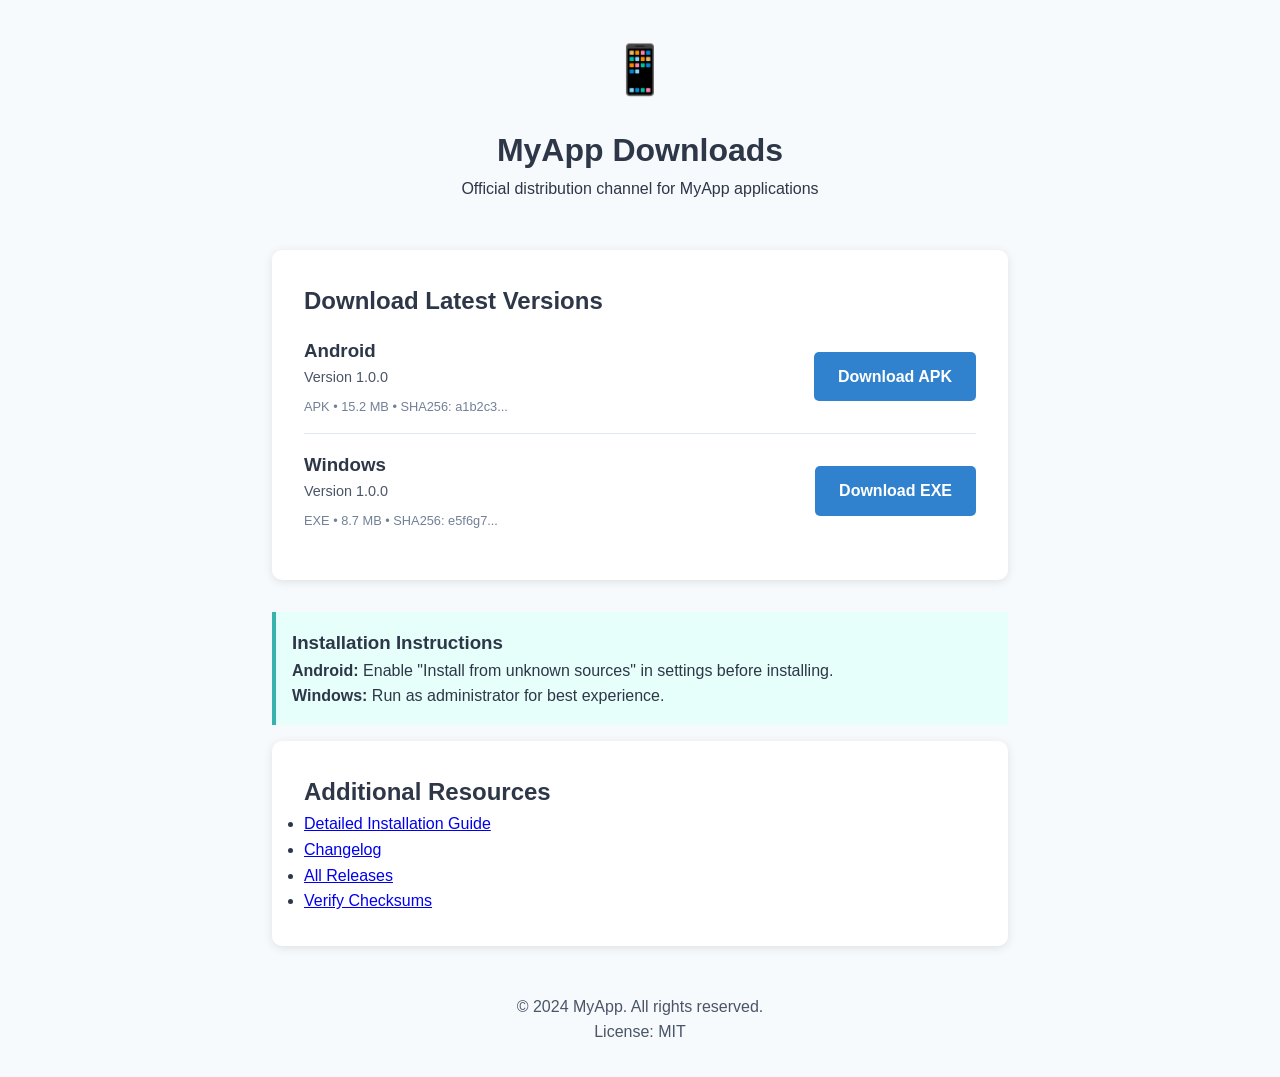
==== index.html @ cfc5768c "Create index.html" ====
<!DOCTYPE html>
<html lang="en">
<head>
    <meta charset="UTF-8">
    <meta name="viewport" content="width=device-width, initial-scale=1.0">
    <title>MyApp - Downloads</title>
    <style>
        :root {
            --primary-color: #2d3748;
            --secondary-color: #4a5568;
            --accent-color: #3182ce;
            --background-color: #f7fafc;
        }
        
        * {
            margin: 0;
            padding: 0;
            box-sizing: border-box;
        }
        
        body {
            font-family: -apple-system, BlinkMacSystemFont, 'Segoe UI', Roboto, sans-serif;
            line-height: 1.6;
            color: var(--primary-color);
            background-color: var(--background-color);
        }
        
        .container {
            max-width: 800px;
            margin: 0 auto;
            padding: 2rem;
        }
        
        .header {
            text-align: center;
            margin-bottom: 3rem;
        }
        
        .logo {
            font-size: 3rem;
            margin-bottom: 1rem;
        }
        
        .download-section {
            background: white;
            border-radius: 10px;
            padding: 2rem;
            margin-bottom: 2rem;
            box-shadow: 0 2px 10px rgba(0,0,0,0.1);
        }
        
        .platform {
            display: flex;
            justify-content: space-between;
            align-items: center;
            padding: 1rem 0;
            border-bottom: 1px solid #e2e8f0;
        }
        
        .platform:last-child {
            border-bottom: none;
        }
        
        .btn {
            display: inline-block;
            padding: 0.75rem 1.5rem;
            background-color: var(--accent-color);
            color: white;
            text-decoration: none;
            border-radius: 5px;
            font-weight: 600;
            transition: background-color 0.3s;
        }
        
        .btn:hover {
            background-color: #2c5aa0;
        }
        
        .version {
            color: var(--secondary-color);
            font-size: 0.9rem;
        }
        
        .file-info {
            font-size: 0.8rem;
            color: #718096;
            margin-top: 0.5rem;
        }
        
        .instructions {
            background: #e6fffa;
            border-left: 4px solid #38b2ac;
            padding: 1rem;
            margin: 1rem 0;
        }
    </style>
</head>
<body>
    <div class="container">
        <header class="header">
            <div class="logo">📱</div>
            <h1>MyApp Downloads</h1>
            <p>Official distribution channel for MyApp applications</p>
        </header>

        <section class="download-section">
            <h2>Download Latest Versions</h2>
            
            <div class="platform">
                <div>
                    <h3>Android</h3>
                    <p class="version">Version 1.0.0</p>
                    <p class="file-info">APK • 15.2 MB • SHA256: a1b2c3...</p>
                </div>
                <a href="android/latest/app-v1.0.0.apk" class="btn">Download APK</a>
            </div>
            
            <div class="platform">
                <div>
                    <h3>Windows</h3>
                    <p class="version">Version 1.0.0</p>
                    <p class="file-info">EXE • 8.7 MB • SHA256: e5f6g7...</p>
                </div>
                <a href="windows/latest/app-v1.0.0.exe" class="btn">Download EXE</a>
            </div>
        </section>

        <div class="instructions">
            <h3>Installation Instructions</h3>
            <p><strong>Android:</strong> Enable "Install from unknown sources" in settings before installing.</p>
            <p><strong>Windows:</strong> Run as administrator for best experience.</p>
        </div>

        <section class="download-section">
            <h2>Additional Resources</h2>
            <ul>
                <li><a href="docs/installation.md">Detailed Installation Guide</a></li>
                <li><a href="docs/changelog.md">Changelog</a></li>
                <li><a href="https://github.com/yourusername/MyApp-Releases/releases">All Releases</a></li>
                <li><a href="checksums.txt">Verify Checksums</a></li>
            </ul>
        </section>
        
        <footer style="text-align: center; margin-top: 3rem; color: var(--secondary-color);">
            <p>&copy; 2024 MyApp. All rights reserved.</p>
            <p>License: MIT</p>
        </footer>
    </div>
</body>
</html>
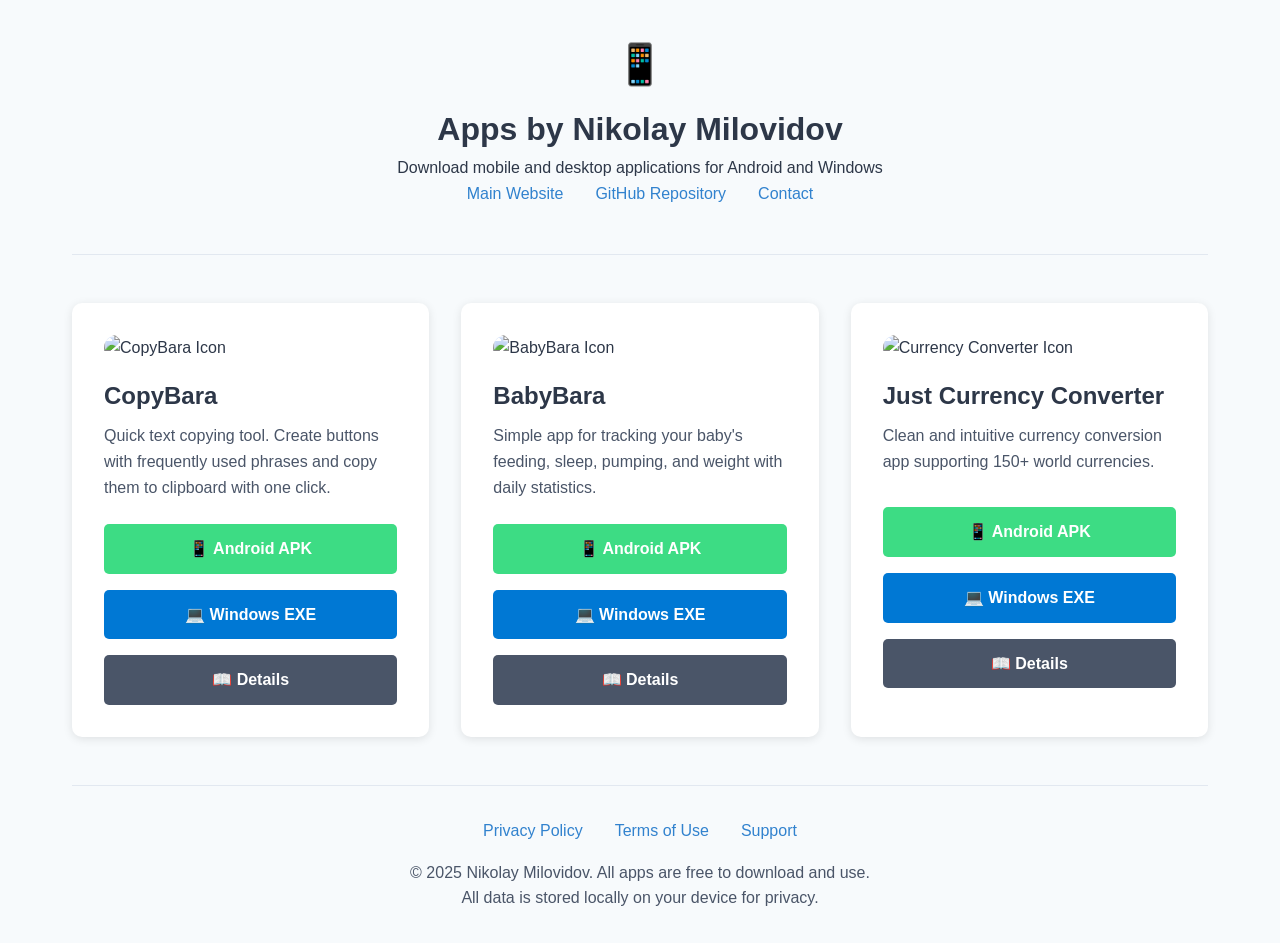
==== commit 88166c41: "Update index.html" ====
--- a/index.html
+++ b/index.html
@@ -3,7 +3,8 @@
 <head>
     <meta charset="UTF-8">
     <meta name="viewport" content="width=device-width, initial-scale=1.0">
-    <title>MyApp - Downloads</title>
+    <title>Mobile & Desktop Apps by Nikolay Milovidov</title>
+    <meta name="description" content="Download Android and Windows apps by Nikolay Milovidov - CopyBara, BabyBara, Just Currency Converter">
     <style>
         :root {
             --primary-color: #2d3748;
@@ -23,10 +24,7 @@
             line-height: 1.6;
             color: var(--primary-color);
             background-color: var(--background-color);
-        }
-        
-        .container {
-            max-width: 800px;
+            max-width: 1200px;
             margin: 0 auto;
             padding: 2rem;
         }
@@ -34,35 +32,65 @@
         .header {
             text-align: center;
             margin-bottom: 3rem;
+            border-bottom: 1px solid #e2e8f0;
+            padding-bottom: 2rem;
         }
         
         .logo {
-            font-size: 3rem;
-            margin-bottom: 1rem;
-        }
-        
-        .download-section {
+            font-size: 2.5rem;
+            margin-bottom: 0.5rem;
+        }
+        
+        .apps-grid {
+            display: grid;
+            grid-template-columns: repeat(auto-fit, minmax(350px, 1fr));
+            gap: 2rem;
+            margin-bottom: 3rem;
+        }
+        
+        .app-card {
             background: white;
             border-radius: 10px;
             padding: 2rem;
-            margin-bottom: 2rem;
             box-shadow: 0 2px 10px rgba(0,0,0,0.1);
-        }
-        
-        .platform {
+            transition: transform 0.3s, box-shadow 0.3s;
+        }
+        
+        .app-card:hover {
+            transform: translateY(-5px);
+            box-shadow: 0 5px 20px rgba(0,0,0,0.15);
+        }
+        
+        .app-icon {
+            width: 80px;
+            height: 80px;
+            border-radius: 15px;
+            margin-bottom: 1rem;
+            object-fit: cover;
+        }
+        
+        .app-title {
+            font-size: 1.5rem;
+            margin-bottom: 0.5rem;
+            color: var(--primary-color);
+        }
+        
+        .app-description {
+            color: var(--secondary-color);
+            margin-bottom: 1.5rem;
+            min-height: 60px;
+        }
+        
+        .download-links {
             display: flex;
-            justify-content: space-between;
+            gap: 1rem;
+            flex-wrap: wrap;
+        }
+        
+        .btn {
+            display: inline-flex;
             align-items: center;
-            padding: 1rem 0;
-            border-bottom: 1px solid #e2e8f0;
-        }
-        
-        .platform:last-child {
-            border-bottom: none;
-        }
-        
-        .btn {
-            display: inline-block;
+            gap: 0.5rem;
             padding: 0.75rem 1.5rem;
             background-color: var(--accent-color);
             color: white;
@@ -70,81 +98,160 @@
             border-radius: 5px;
             font-weight: 600;
             transition: background-color 0.3s;
+            flex: 1;
+            min-width: 140px;
+            justify-content: center;
         }
         
         .btn:hover {
             background-color: #2c5aa0;
         }
         
-        .version {
+        .btn-android {
+            background-color: #3ddc84;
+        }
+        
+        .btn-android:hover {
+            background-color: #2cb472;
+        }
+        
+        .btn-windows {
+            background-color: #0078d4;
+        }
+        
+        .btn-windows:hover {
+            background-color: #106ebe;
+        }
+        
+        .btn-details {
+            background-color: var(--secondary-color);
+        }
+        
+        .btn-details:hover {
+            background-color: #2d3748;
+        }
+        
+        .footer {
+            text-align: center;
+            margin-top: 3rem;
+            padding-top: 2rem;
+            border-top: 1px solid #e2e8f0;
             color: var(--secondary-color);
-            font-size: 0.9rem;
-        }
-        
-        .file-info {
-            font-size: 0.8rem;
-            color: #718096;
-            margin-top: 0.5rem;
-        }
-        
-        .instructions {
-            background: #e6fffa;
-            border-left: 4px solid #38b2ac;
-            padding: 1rem;
-            margin: 1rem 0;
+        }
+        
+        .nav-links {
+            display: flex;
+            justify-content: center;
+            gap: 2rem;
+            margin-bottom: 1rem;
+            flex-wrap: wrap;
+        }
+        
+        .nav-links a {
+            color: var(--accent-color);
+            text-decoration: none;
+        }
+        
+        .nav-links a:hover {
+            text-decoration: underline;
+        }
+        
+        @media (max-width: 768px) {
+            body {
+                padding: 1rem;
+            }
+            
+            .apps-grid {
+                grid-template-columns: 1fr;
+            }
+            
+            .download-links {
+                flex-direction: column;
+            }
+            
+            .btn {
+                min-width: auto;
+            }
         }
     </style>
 </head>
 <body>
-    <div class="container">
-        <header class="header">
-            <div class="logo">📱</div>
-            <h1>MyApp Downloads</h1>
-            <p>Official distribution channel for MyApp applications</p>
-        </header>
-
-        <section class="download-section">
-            <h2>Download Latest Versions</h2>
-            
-            <div class="platform">
-                <div>
-                    <h3>Android</h3>
-                    <p class="version">Version 1.0.0</p>
-                    <p class="file-info">APK • 15.2 MB • SHA256: a1b2c3...</p>
-                </div>
-                <a href="android/latest/app-v1.0.0.apk" class="btn">Download APK</a>
+    <header class="header">
+        <div class="logo">📱</div>
+        <h1>Apps by Nikolay Milovidov</h1>
+        <p>Download mobile and desktop applications for Android and Windows</p>
+        
+        <nav class="nav-links">
+            <a href="https://milovision.art">Main Website</a>
+            <a href="https://github.com/yourusername/MyApp-Releases">GitHub Repository</a>
+            <a href="mailto:contact@milovision.art">Contact</a>
+        </nav>
+    </header>
+
+    <main class="apps-grid">
+        <!-- CopyBara App -->
+        <div class="app-card">
+            <img src="images/copybara-icon.png" alt="CopyBara Icon" class="app-icon">
+            <h2 class="app-title">CopyBara</h2>
+            <p class="app-description">Quick text copying tool. Create buttons with frequently used phrases and copy them to clipboard with one click.</p>
+            <div class="download-links">
+                <a href="downloads/android/copybara-latest.apk" class="btn btn-android" download>
+                    📱 Android APK
+                </a>
+                <a href="downloads/windows/copybara-latest.exe" class="btn btn-windows" download>
+                    💻 Windows EXE
+                </a>
+                <a href="copybara.html" class="btn btn-details">
+                    📖 Details
+                </a>
             </div>
-            
-            <div class="platform">
-                <div>
-                    <h3>Windows</h3>
-                    <p class="version">Version 1.0.0</p>
-                    <p class="file-info">EXE • 8.7 MB • SHA256: e5f6g7...</p>
-                </div>
-                <a href="windows/latest/app-v1.0.0.exe" class="btn">Download EXE</a>
+        </div>
+
+        <!-- BabyBara App -->
+        <div class="app-card">
+            <img src="images/babybara-icon.png" alt="BabyBara Icon" class="app-icon">
+            <h2 class="app-title">BabyBara</h2>
+            <p class="app-description">Simple app for tracking your baby's feeding, sleep, pumping, and weight with daily statistics.</p>
+            <div class="download-links">
+                <a href="downloads/android/babybara-latest.apk" class="btn btn-android" download>
+                    📱 Android APK
+                </a>
+                <a href="downloads/windows/babybara-latest.exe" class="btn btn-windows" download>
+                    💻 Windows EXE
+                </a>
+                <a href="babybara.html" class="btn btn-details">
+                    📖 Details
+                </a>
             </div>
-        </section>
-
-        <div class="instructions">
-            <h3>Installation Instructions</h3>
-            <p><strong>Android:</strong> Enable "Install from unknown sources" in settings before installing.</p>
-            <p><strong>Windows:</strong> Run as administrator for best experience.</p>
-        </div>
-
-        <section class="download-section">
-            <h2>Additional Resources</h2>
-            <ul>
-                <li><a href="docs/installation.md">Detailed Installation Guide</a></li>
-                <li><a href="docs/changelog.md">Changelog</a></li>
-                <li><a href="https://github.com/yourusername/MyApp-Releases/releases">All Releases</a></li>
-                <li><a href="checksums.txt">Verify Checksums</a></li>
-            </ul>
-        </section>
-        
-        <footer style="text-align: center; margin-top: 3rem; color: var(--secondary-color);">
-            <p>&copy; 2024 MyApp. All rights reserved.</p>
-            <p>License: MIT</p>
-        </footer>
-    </div>
+        </div>
+
+        <!-- Currency Converter App -->
+        <div class="app-card">
+            <img src="images/converter-icon.png" alt="Currency Converter Icon" class="app-icon">
+            <h2 class="app-title">Just Currency Converter</h2>
+            <p class="app-description">Clean and intuitive currency conversion app supporting 150+ world currencies.</p>
+            <div class="download-links">
+                <a href="downloads/android/converter-latest.apk" class="btn btn-android" download>
+                    📱 Android APK
+                </a>
+                <a href="downloads/windows/converter-latest.exe" class="btn btn-windows" download>
+                    💻 Windows EXE
+                </a>
+                <a href="converter.html" class="btn btn-details">
+                    📖 Details
+                </a>
+            </div>
+        </div>
+    </main>
+
+    <footer class="footer">
+        <div class="nav-links">
+            <a href="privacy.html">Privacy Policy</a>
+            <a href="terms.html">Terms of Use</a>
+            <a href="https://milovision.art/contact.html">Support</a>
+        </div>
+        <p>&copy; 2025 Nikolay Milovidov. All apps are free to download and use.</p>
+        <p>All data is stored locally on your device for privacy.</p>
+    </footer>
 </body>
 </html>
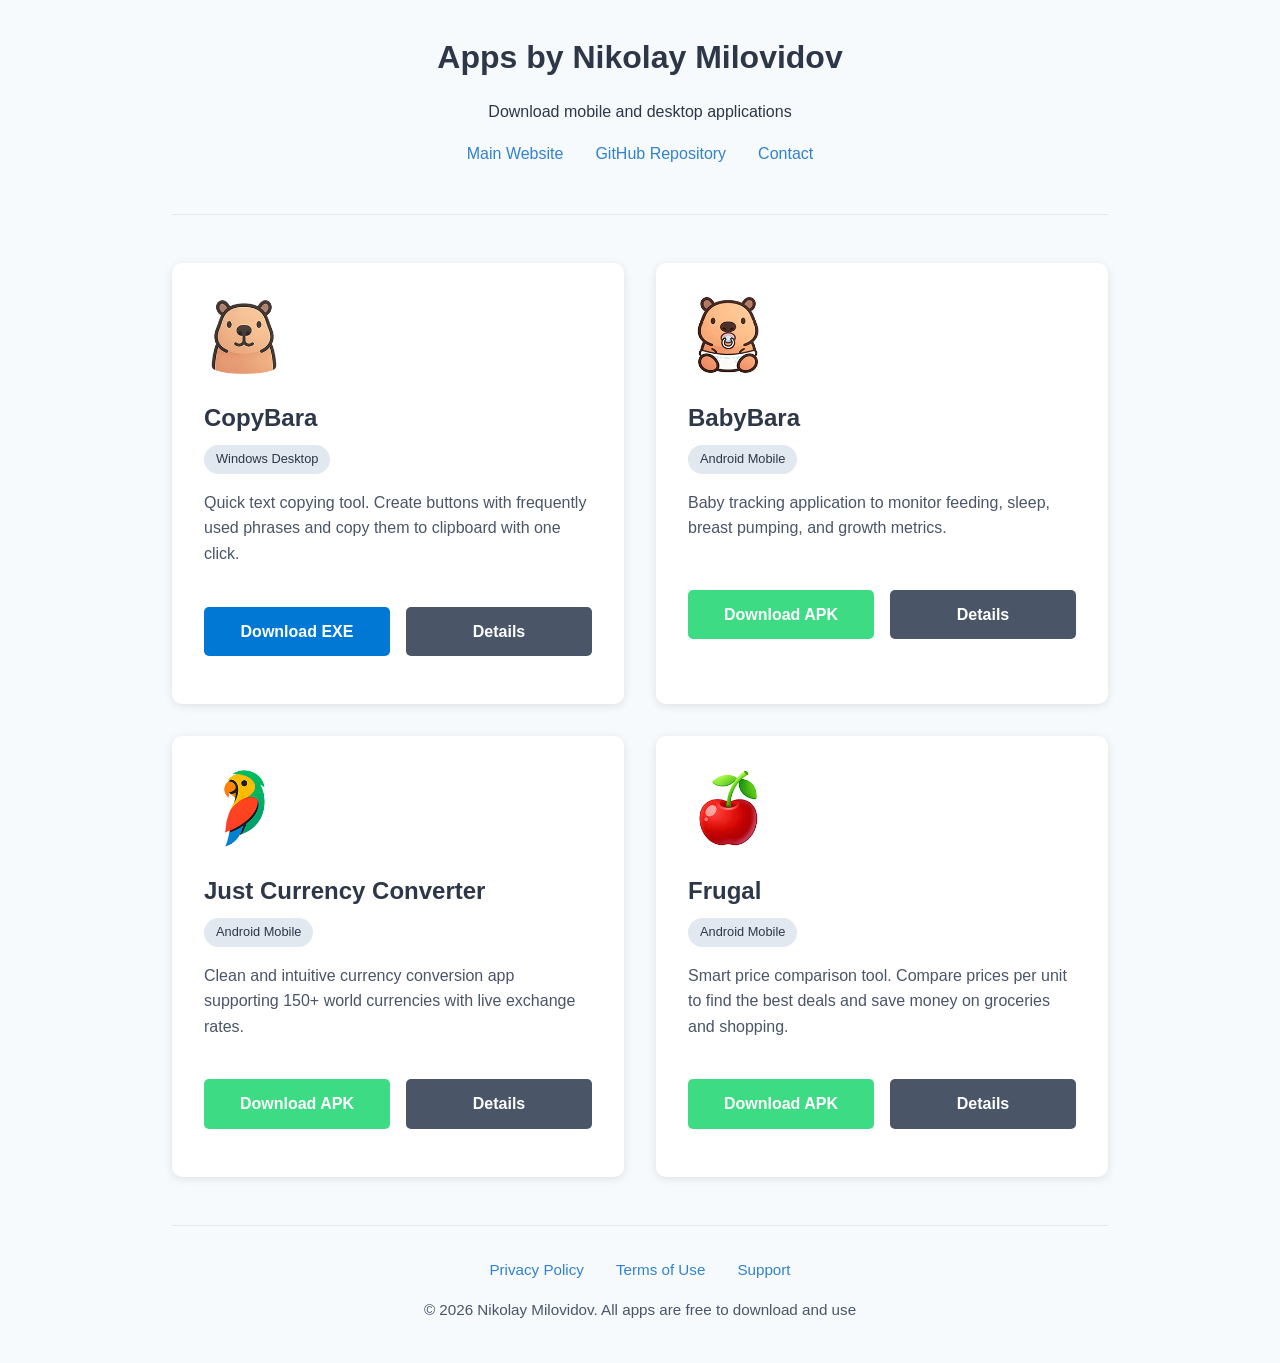
==== commit bd2951fc: "Add files via upload" ====
--- a/index.html
+++ b/index.html
@@ -1,257 +1,77 @@
-<!DOCTYPE html>
-<html lang="en">
-<head>
-    <meta charset="UTF-8">
-    <meta name="viewport" content="width=device-width, initial-scale=1.0">
-    <title>Mobile & Desktop Apps by Nikolay Milovidov</title>
-    <meta name="description" content="Download Android and Windows apps by Nikolay Milovidov - CopyBara, BabyBara, Just Currency Converter">
-    <style>
-        :root {
-            --primary-color: #2d3748;
-            --secondary-color: #4a5568;
-            --accent-color: #3182ce;
-            --background-color: #f7fafc;
-        }
-        
-        * {
-            margin: 0;
-            padding: 0;
-            box-sizing: border-box;
-        }
-        
-        body {
-            font-family: -apple-system, BlinkMacSystemFont, 'Segoe UI', Roboto, sans-serif;
-            line-height: 1.6;
-            color: var(--primary-color);
-            background-color: var(--background-color);
-            max-width: 1200px;
-            margin: 0 auto;
-            padding: 2rem;
-        }
-        
-        .header {
-            text-align: center;
-            margin-bottom: 3rem;
-            border-bottom: 1px solid #e2e8f0;
-            padding-bottom: 2rem;
-        }
-        
-        .logo {
-            font-size: 2.5rem;
-            margin-bottom: 0.5rem;
-        }
-        
-        .apps-grid {
-            display: grid;
-            grid-template-columns: repeat(auto-fit, minmax(350px, 1fr));
-            gap: 2rem;
-            margin-bottom: 3rem;
-        }
-        
-        .app-card {
-            background: white;
-            border-radius: 10px;
-            padding: 2rem;
-            box-shadow: 0 2px 10px rgba(0,0,0,0.1);
-            transition: transform 0.3s, box-shadow 0.3s;
-        }
-        
-        .app-card:hover {
-            transform: translateY(-5px);
-            box-shadow: 0 5px 20px rgba(0,0,0,0.15);
-        }
-        
-        .app-icon {
-            width: 80px;
-            height: 80px;
-            border-radius: 15px;
-            margin-bottom: 1rem;
-            object-fit: cover;
-        }
-        
-        .app-title {
-            font-size: 1.5rem;
-            margin-bottom: 0.5rem;
-            color: var(--primary-color);
-        }
-        
-        .app-description {
-            color: var(--secondary-color);
-            margin-bottom: 1.5rem;
-            min-height: 60px;
-        }
-        
-        .download-links {
-            display: flex;
-            gap: 1rem;
-            flex-wrap: wrap;
-        }
-        
-        .btn {
-            display: inline-flex;
-            align-items: center;
-            gap: 0.5rem;
-            padding: 0.75rem 1.5rem;
-            background-color: var(--accent-color);
-            color: white;
-            text-decoration: none;
-            border-radius: 5px;
-            font-weight: 600;
-            transition: background-color 0.3s;
-            flex: 1;
-            min-width: 140px;
-            justify-content: center;
-        }
-        
-        .btn:hover {
-            background-color: #2c5aa0;
-        }
-        
-        .btn-android {
-            background-color: #3ddc84;
-        }
-        
-        .btn-android:hover {
-            background-color: #2cb472;
-        }
-        
-        .btn-windows {
-            background-color: #0078d4;
-        }
-        
-        .btn-windows:hover {
-            background-color: #106ebe;
-        }
-        
-        .btn-details {
-            background-color: var(--secondary-color);
-        }
-        
-        .btn-details:hover {
-            background-color: #2d3748;
-        }
-        
-        .footer {
-            text-align: center;
-            margin-top: 3rem;
-            padding-top: 2rem;
-            border-top: 1px solid #e2e8f0;
-            color: var(--secondary-color);
-        }
-        
-        .nav-links {
-            display: flex;
-            justify-content: center;
-            gap: 2rem;
-            margin-bottom: 1rem;
-            flex-wrap: wrap;
-        }
-        
-        .nav-links a {
-            color: var(--accent-color);
-            text-decoration: none;
-        }
-        
-        .nav-links a:hover {
-            text-decoration: underline;
-        }
-        
-        @media (max-width: 768px) {
-            body {
-                padding: 1rem;
-            }
-            
-            .apps-grid {
-                grid-template-columns: 1fr;
-            }
-            
-            .download-links {
-                flex-direction: column;
-            }
-            
-            .btn {
-                min-width: auto;
-            }
-        }
-    </style>
-</head>
-<body>
-    <header class="header">
-        <div class="logo">📱</div>
-        <h1>Apps by Nikolay Milovidov</h1>
-        <p>Download mobile and desktop applications for Android and Windows</p>
-        
-        <nav class="nav-links">
-            <a href="https://milovision.art">Main Website</a>
-            <a href="https://github.com/yourusername/MyApp-Releases">GitHub Repository</a>
-            <a href="mailto:contact@milovision.art">Contact</a>
-        </nav>
-    </header>
-
-    <main class="apps-grid">
-        <!-- CopyBara App -->
-        <div class="app-card">
-            <img src="images/copybara-icon.png" alt="CopyBara Icon" class="app-icon">
-            <h2 class="app-title">CopyBara</h2>
-            <p class="app-description">Quick text copying tool. Create buttons with frequently used phrases and copy them to clipboard with one click.</p>
-            <div class="download-links">
-                <a href="downloads/android/copybara-latest.apk" class="btn btn-android" download>
-                    📱 Android APK
-                </a>
-                <a href="downloads/windows/copybara-latest.exe" class="btn btn-windows" download>
-                    💻 Windows EXE
-                </a>
-                <a href="copybara.html" class="btn btn-details">
-                    📖 Details
-                </a>
-            </div>
-        </div>
-
-        <!-- BabyBara App -->
-        <div class="app-card">
-            <img src="images/babybara-icon.png" alt="BabyBara Icon" class="app-icon">
-            <h2 class="app-title">BabyBara</h2>
-            <p class="app-description">Simple app for tracking your baby's feeding, sleep, pumping, and weight with daily statistics.</p>
-            <div class="download-links">
-                <a href="downloads/android/babybara-latest.apk" class="btn btn-android" download>
-                    📱 Android APK
-                </a>
-                <a href="downloads/windows/babybara-latest.exe" class="btn btn-windows" download>
-                    💻 Windows EXE
-                </a>
-                <a href="babybara.html" class="btn btn-details">
-                    📖 Details
-                </a>
-            </div>
-        </div>
-
-        <!-- Currency Converter App -->
-        <div class="app-card">
-            <img src="images/converter-icon.png" alt="Currency Converter Icon" class="app-icon">
-            <h2 class="app-title">Just Currency Converter</h2>
-            <p class="app-description">Clean and intuitive currency conversion app supporting 150+ world currencies.</p>
-            <div class="download-links">
-                <a href="downloads/android/converter-latest.apk" class="btn btn-android" download>
-                    📱 Android APK
-                </a>
-                <a href="downloads/windows/converter-latest.exe" class="btn btn-windows" download>
-                    💻 Windows EXE
-                </a>
-                <a href="converter.html" class="btn btn-details">
-                    📖 Details
-                </a>
-            </div>
-        </div>
-    </main>
-
-    <footer class="footer">
-        <div class="nav-links">
-            <a href="privacy.html">Privacy Policy</a>
-            <a href="terms.html">Terms of Use</a>
-            <a href="https://milovision.art/contact.html">Support</a>
-        </div>
-        <p>&copy; 2025 Nikolay Milovidov. All apps are free to download and use.</p>
-        <p>All data is stored locally on your device for privacy.</p>
-    </footer>
-</body>
-</html>
+<!DOCTYPE html>
+<html lang="en">
+<head>
+    <meta charset="UTF-8">
+    <meta name="viewport" content="width=device-width, initial-scale=1.0">
+    <title>Mobile & Desktop Apps by Nikolay Milovidov</title>
+    <meta name="description" content="Download Android and Windows apps by Nikolay Milovidov - CopyBara, BabyBara, Just Currency Converter, Frugal">
+    <link rel="stylesheet" href="all.css">
+</head>
+<body class="index">
+    <header class="header">
+        <h1>Apps by Nikolay Milovidov</h1>
+        <p>Download mobile and desktop applications</p>
+
+        <nav class="nav-links">
+            <a href="https://milovision.art">Main Website</a>
+            <a href="https://github.com/yourusername/MyApp-Releases">GitHub Repository</a>
+            <a href="https://milovision.art/contact.html">Contact</a>
+        </nav>
+    </header>
+
+    <main class="apps-grid">
+        <div class="app-card">
+            <img src="images/copybara.png" alt="CopyBara" class="app-icon">
+            <h2 class="app-title">CopyBara</h2>
+            <div class="platform-badge">Windows Desktop</div>
+            <p class="app-description">Quick text copying tool. Create buttons with frequently used phrases and copy them to clipboard with one click.</p>
+            <div class="download-links">
+                <a href="downloads/windows/copybara-latest.exe" class="btn btn-windows" download>Download EXE</a>
+                <a href="copybara.html" class="btn btn-details">Details</a>
+            </div>
+        </div>
+
+        <div class="app-card">
+            <img src="images/babybara.png" alt="BabyBara" class="app-icon">
+            <h2 class="app-title">BabyBara</h2>
+            <div class="platform-badge">Android Mobile</div>
+            <p class="app-description">Baby tracking application to monitor feeding, sleep, breast pumping, and growth metrics.</p>
+            <div class="download-links">
+                <a href="downloads/android/babybara-latest.apk" class="btn btn-android" download>Download APK</a>
+                <a href="babybara.html" class="btn btn-details">Details</a>
+            </div>
+        </div>
+
+        <div class="app-card">
+            <img src="images/converter.png" alt="Just Currency Converter" class="app-icon">
+            <h2 class="app-title">Just Currency Converter</h2>
+            <div class="platform-badge">Android Mobile</div>
+            <p class="app-description">Clean and intuitive currency conversion app supporting 150+ world currencies with live exchange rates.</p>
+            <div class="download-links">
+                <a href="downloads/android/converter-latest.apk" class="btn btn-android" download>Download APK</a>
+                <a href="converter.html" class="btn btn-details">Details</a>
+            </div>
+        </div>
+
+        <div class="app-card">
+            <img src="images/frugal.png" alt="Frugal" class="app-icon">
+            <h2 class="app-title">Frugal</h2>
+            <div class="platform-badge">Android Mobile</div>
+            <p class="app-description">Smart price comparison tool. Compare prices per unit to find the best deals and save money on groceries and shopping.</p>
+            <div class="download-links">
+                <a href="downloads/android/frugal-latest.apk" class="btn btn-android" download>Download APK</a>
+                <a href="frugal.html" class="btn btn-details">Details</a>
+            </div>
+        </div>
+    </main>
+
+    <footer class="footer">
+        <div class="nav-links">
+            <a href="privacy.html">Privacy Policy</a>
+            <a href="terms.html">Terms of Use</a>
+            <a href="https://milovision.art/contact.html">Support</a>
+        </div>
+        <p>&copy; 2026 Nikolay Milovidov. All apps are free to download and use</p>
+    </footer>
+</body>
+</html>
--- a/all.css
+++ b/all.css
@@ -0,0 +1,800 @@
+:root {
+    --primary-color: #2d3748;
+    --secondary-color: #4a5568;
+    --accent-color: #3182ce;
+    --background-color: #f7fafc;
+    --baby-color: #f093fb;
+    --currency-color: #10b981;
+    --frugal-color: #10b981;
+    --green-light: #4caf50;
+    --blue-light: #2196f3;
+    --orange-light: #ff9800;
+    --red-light: #f44336;
+    --purple-light: #9c27b0;
+    --indigo-light: #3f51b5;
+}
+
+* {
+    margin: 0;
+    padding: 0;
+    box-sizing: border-box;
+}
+
+body {
+    font-family: -apple-system, BlinkMacSystemFont, 'Segoe UI', Roboto, sans-serif;
+    line-height: 1.6;
+    color: var(--primary-color);
+    background-color: var(--background-color);
+    max-width: 1000px;
+    margin: 0 auto;
+    padding: 2rem;
+}
+
+/* Headers */
+h1 { font-size: 2rem; margin-bottom: 1rem; }
+h2 { font-size: 1.75rem; margin-bottom: 1rem; }
+h3 { font-size: 1.5rem; margin-bottom: 0.75rem; }
+h4 { font-size: 1.125rem; margin-bottom: 0.5rem; }
+p { font-size: 1rem; margin-bottom: 1rem; }
+
+/* Common sections */
+.header {
+    text-align: center;
+    margin-bottom: 3rem;
+}
+
+.back-link {
+    display: inline-flex;
+    align-items: center;
+    gap: 0.5rem;
+    color: var(--accent-color);
+    text-decoration: none;
+    margin-bottom: 2rem;
+    font-size: 1rem;
+}
+
+.back-link:hover {
+    text-decoration: underline;
+}
+
+.content-section,
+.download-section,
+.features-section,
+.instructions,
+.screenshots-section,
+.version-selector {
+    background: white;
+    border-radius: 10px;
+    padding: 2rem;
+    margin-bottom: 2rem;
+    box-shadow: 0 2px 10px rgba(0,0,0,0.1);
+}
+
+.support-section {
+    background: #fff3cd;
+    border-radius: 10px;
+    padding: 2rem;
+    margin-bottom: 2rem;
+    border-left: 4px solid #ffc107;
+    text-align: center;
+}
+
+.privacy-section {
+    background: #d1ecf1;
+    border-radius: 10px;
+    padding: 2rem;
+    margin-bottom: 2rem;
+    border-left: 4px solid #17a2b8;
+}
+
+.use-cases {
+    background: #e6fffa;
+    border-radius: 10px;
+    padding: 2rem;
+    margin-bottom: 2rem;
+    border-left: 4px solid #38b2ac;
+}
+
+.footer {
+    text-align: center;
+    margin-top: 3rem;
+    padding-top: 2rem;
+    border-top: 1px solid #e2e8f0;
+    color: var(--secondary-color);
+}
+
+.footer p {
+    font-size: 0.95rem;
+    margin-bottom: 0.5rem;
+}
+
+.footer a {
+    font-size: 0.95rem;
+}
+
+/* Buttons */
+.btn {
+    display: inline-flex;
+    align-items: center;
+    gap: 0.5rem;
+    padding: 0.8rem 1.5rem;
+    color: white;
+    text-decoration: none;
+    border-radius: 8px;
+    font-weight: 600;
+    transition: background-color 0.3s;
+    margin: 1rem 0;
+    font-size: 1.0rem;
+}
+
+.btn:hover {
+    filter: brightness(0.9);
+}
+
+.btn-support {
+    background-color: #28a745;
+    margin-top: 1rem;
+}
+
+.btn-support:hover {
+    background-color: #28a745;
+}
+
+/* Grids and cards */
+.features-grid,
+.instructions-grid,
+.screenshots-container,
+.currency-stats {
+    display: grid;
+    grid-template-columns: repeat(auto-fit, minmax(300px, 1fr));
+    gap: 1.5rem;
+    margin-top: 1.5rem;
+}
+
+.feature {
+    padding: 1.25rem;
+    background-color: #f8fafc;
+    border-left: 4px solid;
+}
+
+.feature h4 {
+    font-size: 1.125rem;
+    margin-bottom: 0.5rem;
+}
+
+.feature p {
+    font-size: 0.95rem;
+    color: var(--secondary-color);
+    margin-bottom: 0;
+}
+
+.feature-category {
+    margin-bottom: 2rem;
+}
+
+.feature-category h3 {
+    margin-bottom: 1rem;
+    padding-bottom: 0.5rem;
+    border-bottom: 2px solid #f0f0f0;
+}
+
+.instruction-step {
+    padding: 1.25rem;
+    background: #f0f9ff;
+    border-radius: 8px;
+}
+
+.instruction-step h4 {
+    font-size: 1.125rem;
+    margin-bottom: 0.75rem;
+}
+
+.instruction-step p {
+    font-size: 0.95rem;
+    color: var(--secondary-color);
+    margin-bottom: 0;
+}
+
+/* Screenshots */
+.screenshot-item {
+    text-align: center;
+}
+
+.screenshot-image {
+    width: 100%;
+    max-width: 300px;
+    height: auto;
+    border-radius: 12px;
+    box-shadow: 0 4px 12px rgba(0,0,0,0.15);
+    border: 1px solid #e2e8f0;
+    transition: transform 0.3s ease, box-shadow 0.3s ease;
+}
+
+.screenshot-image:hover {
+    transform: translateY(-5px);
+    box-shadow: 0 8px 20px rgba(0,0,0,0.2);
+}
+
+/* Languages */
+.languages-badge {
+    display: inline-flex;
+    align-items: center;
+    gap: 0.5rem;
+    padding: 0.5rem 1rem;
+    background: #e2e8f0;
+    color: #4a5568;
+    border-radius: 20px;
+    font-size: 0.9rem;
+    margin: 0.5rem 0 1rem 0;
+    font-weight: 600;
+}
+
+.languages-list {
+    display: flex;
+    flex-wrap: wrap;
+    gap: 0.75rem;
+    margin-top: 0.5rem;
+}
+
+.language-tag {
+    display: inline-block;
+    padding: 0.4rem 0.8rem;
+    background: #f7fafc;
+    border: 1px solid #cbd5e0;
+    color: #4a5568;
+    border-radius: 15px;
+    font-size: 0.8rem;
+}
+
+/* INDEX PAGE */
+.index .header {
+    border-bottom: 1px solid #e2e8f0;
+    padding-bottom: 2rem;
+}
+
+.index .apps-grid {
+    display: grid;
+    grid-template-columns: repeat(auto-fit, minmax(350px, 1fr));
+    gap: 2rem;
+    margin-bottom: 3rem;
+}
+
+.index .app-card {
+    background: white;
+    border-radius: 10px;
+    padding: 2rem;
+    box-shadow: 0 2px 10px rgba(0,0,0,0.1);
+    transition: transform 0.3s, box-shadow 0.3s;
+}
+
+.index .app-card:hover {
+    transform: translateY(-5px);
+    box-shadow: 0 5px 20px rgba(0,0,0,0.15);
+}
+
+.index .app-icon {
+    width: 80px;
+    height: 80px;
+    border-radius: 15px;
+    margin-bottom: 1rem;
+    object-fit: cover;
+}
+
+.index .app-title {
+    font-size: 1.5rem;
+    margin-bottom: 0.5rem;
+    color: var(--primary-color);
+}
+
+.index .app-description {
+    color: var(--secondary-color);
+    margin-bottom: 1.5rem;
+    min-height: 60px;
+}
+
+.index .platform-badge {
+    display: inline-block;
+    padding: 0.25rem 0.75rem;
+    background: #e2e8f0;
+    border-radius: 15px;
+    font-size: 0.8rem;
+    margin-bottom: 1rem;
+}
+
+.index .download-links {
+    display: flex;
+    gap: 1rem;
+    flex-wrap: wrap;
+}
+
+.index .btn {
+    display: inline-flex;
+    align-items: center;
+    gap: 0.5rem;
+    padding: 0.75rem 1.5rem;
+    background-color: var(--accent-color);
+    color: white;
+    text-decoration: none;
+    border-radius: 5px;
+    font-weight: 600;
+    transition: background-color 0.3s;
+    flex: 1;
+    min-width: 140px;
+    justify-content: center;
+}
+
+.index .btn:hover {
+    background-color: #2c5aa0;
+}
+
+.index .btn-android {
+    background-color: #3ddc84;
+}
+
+.index .btn-android:hover {
+    background-color: #2cb472;
+}
+
+.index .btn-windows {
+    background-color: #0078d4;
+}
+
+.index .btn-windows:hover {
+    background-color: #106ebe;
+}
+
+.index .btn-details {
+    background-color: var(--secondary-color);
+}
+
+.index .btn-details:hover {
+    background-color: #2d3748;
+}
+
+.index .nav-links {
+    display: flex;
+    justify-content: center;
+    gap: 2rem;
+    margin-bottom: 1rem;
+    flex-wrap: wrap;
+}
+
+.index .nav-links a {
+    color: var(--accent-color);
+    text-decoration: none;
+}
+
+.index .nav-links a:hover {
+    text-decoration: underline;
+}
+
+/* APP HERO */
+.app-hero {
+    display: grid;
+    grid-template-columns: 1fr 2fr;
+    gap: 3rem;
+    margin-bottom: 3rem;
+    align-items: start;
+}
+
+.app-icon-large {
+    width: 150px;
+    height: 150px;
+    border-radius: 20px;
+    object-fit: cover;
+    justify-self: center;
+}
+
+.app-info h1 {
+    font-size: 2.5rem;
+    margin-bottom: 0.75rem;
+}
+
+.app-tagline {
+    font-size: 1.2rem;
+    color: var(--secondary-color);
+    margin-bottom: 1.25rem;
+}
+
+.platform-badge-large {
+    display: inline-block;
+    padding: 0.5rem 1rem;
+    color: white;
+    border-radius: 20px;
+    font-size: 0.9rem;
+    margin-bottom: 1rem;
+    font-weight: 500;
+}
+
+/* BabyBara */
+.babybara .platform-badge-large,
+.babybara .btn:not(.btn-support) {
+    background-color: #3ddc84;
+}
+
+.babybara .btn:not(.btn-support):hover {
+    background-color: #2cb472;
+}
+
+.babybara .feature {
+    border-left-color: var(--baby-color);
+}
+
+.babybara .feature-category h3 {
+    color: var(--baby-color);
+}
+
+/* Currency Converter */
+.converter .platform-badge-large,
+.converter .btn:not(.btn-support) {
+    background-color: #3ddc84;
+}
+
+.converter .btn:not(.btn-support):hover {
+    background-color: #2cb472;
+}
+
+.converter .feature {
+    border-left-color: var(--currency-color);
+}
+
+.converter .feature-category h3 {
+    color: var(--currency-color);
+}
+
+.converter .stat-number {
+    color: var(--currency-color);
+}
+
+.version-badge {
+    display: inline-block;
+    padding: 0.25rem 0.75rem;
+    color: white;
+    border-radius: 15px;
+    font-size: 0.8rem;
+    margin-left: 0.5rem;
+}
+
+.converter .version-badge.huawei {
+    background-color: #ef4444;
+}
+
+.converter .version-badge.android {
+    background-color: #3ddc84;
+}
+
+.converter .version-badge.stable {
+    background-color: #6b7280;
+}
+
+.currency-stats {
+    grid-template-columns: repeat(auto-fit, minmax(200px, 1fr));
+    gap: 1rem;
+    margin: 1.5rem 0;
+}
+
+.stat-card {
+    background: white;
+    padding: 1rem;
+    border-radius: 8px;
+    text-align: center;
+    box-shadow: 0 2px 5px rgba(0,0,0,0.1);
+}
+
+.stat-number {
+    font-size: 2rem;
+    font-weight: bold;
+}
+
+.version-tabs {
+    display: flex;
+    gap: 0.5rem;
+    margin-bottom: 1.5rem;
+    border-bottom: 2px solid #e2e8f0;
+    padding-bottom: 1rem;
+}
+
+.version-tab {
+    padding: 0.75rem 1.5rem;
+    background: #f8fafc;
+    border: 2px solid #e2e8f0;
+    border-radius: 8px 8px 0 0;
+    cursor: pointer;
+    font-weight: 500;
+    transition: all 0.3s;
+}
+
+.version-tab:hover {
+    background: #e2e8f0;
+}
+
+.version-tab.active {
+    background: #3182ce;
+    color: white;
+    border-color: #3182ce;
+}
+
+.version-content {
+    display: none;
+    padding: 1.5rem;
+    background: #f8fafc;
+    border-radius: 8px;
+}
+
+.version-content.active {
+    display: block;
+}
+
+.download-archive {
+    margin-top: 3rem;
+    padding-top: 2rem;
+    border-top: 2px dashed #e2e8f0;
+}
+
+.archive-table {
+    width: 100%;
+    border-collapse: collapse;
+    margin-top: 1rem;
+}
+
+.archive-table th,
+.archive-table td {
+    padding: 0.75rem;
+    text-align: left;
+    border-bottom: 1px solid #e2e8f0;
+}
+
+.archive-table th {
+    background: #f8fafc;
+    font-weight: 600;
+}
+
+.language-note-box {
+    margin-top: 1.5rem;
+    padding: 1.5rem;
+    background: #e8f5e9;
+    border-radius: 8px;
+    border-left: 4px solid var(--green-light);
+}
+
+.language-note-box h4 {
+    font-size: 1.125rem;
+    margin-bottom: 0.75rem;
+}
+
+.language-note-box p {
+    font-size: 0.95rem;
+    margin-bottom: 0.5rem;
+}
+
+.language-tags {
+    display: flex;
+    flex-wrap: wrap;
+    gap: 1rem;
+    margin-top: 0.5rem;
+}
+
+.language-tag-colored {
+    padding: 0.3rem 0.8rem;
+    color: white;
+    border-radius: 15px;
+    font-size: 0.85rem;
+}
+
+.converter .lang-english { background-color: var(--green-light); }
+.converter .lang-german { background-color: var(--blue-light); }
+.converter .lang-french { background-color: var(--orange-light); }
+.converter .lang-spanish { background-color: var(--red-light); }
+.converter .lang-russian { background-color: var(--purple-light); }
+.converter .lang-chinese { background-color: var(--indigo-light); }
+
+/* CopyBara */
+.copybara .platform-badge-large,
+.copybara .btn:not(.btn-support) {
+    background-color: #0078d4;
+}
+
+.copybara .btn:not(.btn-support):hover {
+    background-color: #106ebe;
+}
+
+.copybara .feature {
+    border-left-color: var(--accent-color);
+}
+
+.copybara .feature-category h3 {
+    color: var(--accent-color);
+}
+
+/* Frugal */
+.frugal .platform-badge-large,
+.frugal .btn:not(.btn-support) {
+    background-color: #3ddc84;
+}
+
+.frugal .btn:not(.btn-support):hover {
+    background-color: #2cb472;
+}
+
+.frugal .feature {
+    border-left-color: var(--frugal-color);
+}
+
+.frugal .feature-category h3 {
+    color: var(--frugal-color);
+}
+
+.example-box {
+    margin-top: 2rem;
+    padding: 1.25rem;
+    background: #f0f9ff;
+    border-radius: 8px;
+}
+
+.example-box h4 {
+    font-size: 1.125rem;
+    margin-bottom: 0.75rem;
+}
+
+.example-box ul {
+    margin: 0.5rem 0 0.5rem 1.5rem;
+    color: var(--secondary-color);
+    font-size: 0.95rem;
+}
+
+.example-box p {
+    font-size: 0.95rem;
+    margin-bottom: 0;
+}
+
+.frugal .lang-english { background-color: var(--green-light); }
+.frugal .lang-russian { background-color: var(--blue-light); }
+.frugal .lang-spanish { background-color: var(--orange-light); }
+
+/* Privacy Policy & Terms */
+.privacy .header,
+.terms .header {
+    border-bottom: 1px solid #e2e8f0;
+    padding-bottom: 2rem;
+}
+
+.privacy .content-section,
+.terms .content-section {
+    background: white;
+    border-radius: 10px;
+    padding: 2.5rem;
+    margin-bottom: 2rem;
+    box-shadow: 0 2px 10px rgba(0,0,0,0.1);
+}
+
+.privacy h1,
+.terms h1 {
+    font-size: 2.5rem;
+    margin-bottom: 1.5rem;
+    color: var(--primary-color);
+}
+
+.privacy h2,
+.terms h2 {
+    font-size: 1.5rem;
+    margin: 2rem 0 1rem;
+    color: var(--primary-color);
+    padding-bottom: 0.5rem;
+    border-bottom: 2px solid #e2e8f0;
+}
+
+.privacy h3,
+.terms h3 {
+    font-size: 1.2rem;
+    margin: 1.5rem 0 0.5rem;
+    color: var(--secondary-color);
+}
+
+.privacy .highlight-box {
+    background: #f0f9ff;
+    border-left: 4px solid var(--accent-color);
+    padding: 1.5rem;
+    margin: 1.5rem 0;
+    border-radius: 0 8px 8px 0;
+}
+
+.terms .warning-box {
+    background: #fff3cd;
+    border-left: 4px solid #ffc107;
+    padding: 1.5rem;
+    margin: 1.5rem 0;
+    border-radius: 0 8px 8px 0;
+}
+
+.terms .info-box {
+    background: #d1ecf1;
+    border-left: 4px solid #17a2b8;
+    padding: 1.5rem;
+    margin: 1.5rem 0;
+    border-radius: 0 8px 8px 0;
+}
+
+.app-list {
+    display: grid;
+    grid-template-columns: repeat(auto-fit, minmax(200px, 1fr));
+    gap: 1rem;
+    margin: 1.5rem 0;
+}
+
+.app-item {
+    padding: 1rem;
+    background: #f8fafc;
+    border-radius: 8px;
+    text-align: center;
+}
+
+.update-date,
+.effective-date {
+    background: #e6fffa;
+    padding: 1rem;
+    border-radius: 8px;
+    margin: 1.5rem 0;
+    text-align: center;
+}
+
+.license-section {
+    background: #f8f9fa;
+    padding: 1.5rem;
+    border-radius: 8px;
+    margin: 1.5rem 0;
+}
+
+/* Media queries */
+@media (max-width: 768px) {
+    body {
+        padding: 1rem;
+    }
+
+    .app-hero {
+        grid-template-columns: 1fr;
+        text-align: center;
+    }
+
+    .features-grid,
+    .instructions-grid,
+    .screenshots-container,
+    .currency-stats {
+        grid-template-columns: 1fr;
+    }
+
+    .screenshot-image {
+        max-width: 280px;
+    }
+
+    .version-tabs {
+        flex-direction: column;
+    }
+
+    .archive-table {
+        display: block;
+        overflow-x: auto;
+    }
+
+    .languages-list {
+        justify-content: center;
+    }
+
+    h1 { font-size: 1.75rem; }
+    h2 { font-size: 1.5rem; }
+    h3 { font-size: 1.25rem; }
+    
+    .app-info h1 { font-size: 2rem; }
+    .app-tagline { font-size: 1.1rem; }
+    
+    .index .apps-grid { grid-template-columns: 1fr; }
+    .index .download-links { flex-direction: column; }
+    .index .btn { min-width: auto; }
+    
+    .privacy .content-section,
+    .terms .content-section { padding: 1.5rem; }
+    
+    .privacy h1,
+    .terms h1 { font-size: 2rem; }
+    
+    .app-list { grid-template-columns: 1fr; }
+}
